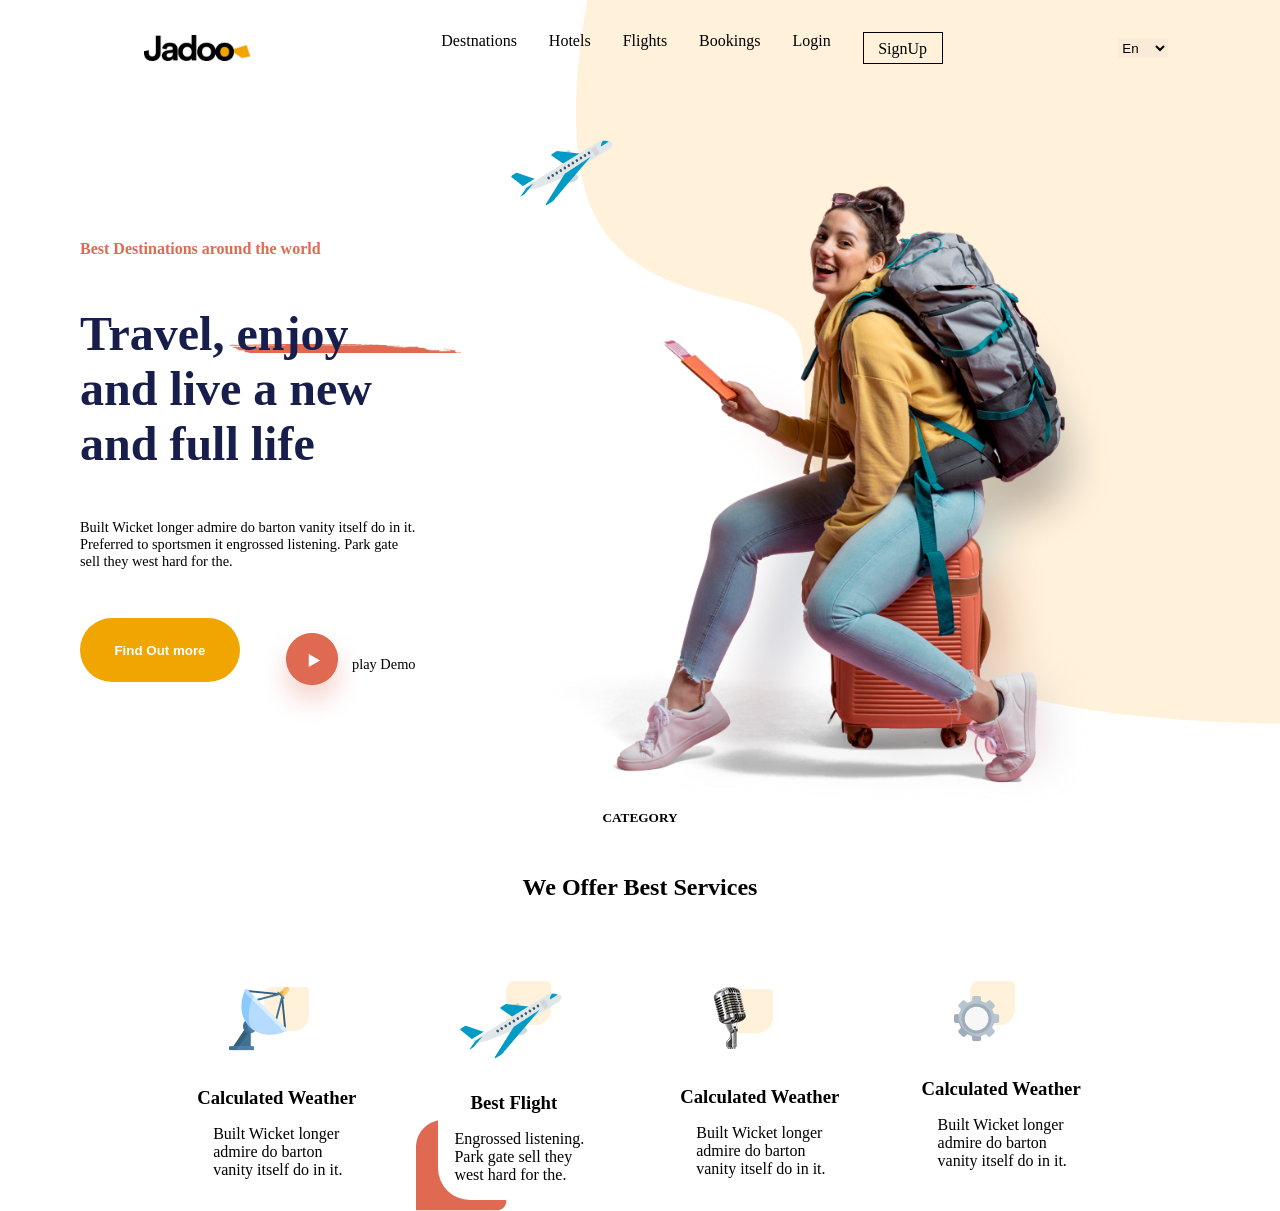
==== index.html @ 47f01349 "Created the header nav bars and category section with flex direction" ====
<!DOCTYPE html>
<html lang="en">
<head>
    <meta charset="UTF-8">
    <meta name="viewport" content="width=device-width, initial-scale=1.0">
    <link rel="stylesheet" href="style.css">
    <title>Document</title>
</head>
<body>
 <header class="">
        <!--navbar-->
        <nav class="nav-container" >
            <!-- logo -->
         <img src="/image/Jadoo.png" alt="jadoo logo" class="logo">
         <img src="/image/Rectangle 24.png" alt="" class="logoColor">
         <!-- navlist -->
         <ul class="zIndex-1">
            <li>Destnations</li>
            <li>Hotels</li>
            <li>Flights</li>
            <li>Bookings</li>
            <li>Login</li>
            <li class="signUp"> SignUp</li>
         </ul>
         <div class="lang zIndex-1">
            <select name="language" id="" class="langSelector">
            <option value="En" selected>En</option>
            <option value="Fa">Fa</option>
         </select>
         </div>
        </nav>
        <div class="headerDecor">
         <img src="/image/Decore.png" alt="" class="decorIMG">
        <img src="/image/plane.png" alt="" class="PlaneIMG">
        </div>


<!-- banner -->
 <section class="bnnerSection">
    <div class="bannerInfo">
        <h6>
            Best Destinations around the world
        </h6>
        <h1>
            Travel, <span class="underline-text zIndex-1"> enjoy </span> <br>
            and live a new <br>
            and full life
        </h1>
        <p>Built Wicket longer admire do barton vanity itself do in it. <br> 
            Preferred to sportsmen it engrossed listening. Park gate <br>
             sell they west hard for the.</p>
        <img src="/image/underline.png" alt="" class="underline">
    
    <div class="bannerdemo">
        <button class="bannerBTN"> Find Out more</button>  
            <img src="/image/Play button.png" alt="" class="demoIMG">
            <p class="demoText">play Demo</p>
            <div class="travelIMG">
                 <img src="/image/Traveller 1.png" alt="" class="travelIMG">
            </div>
       
    </div>
    </div>
 </section>
    </header>
 <!-- main Content -->
  <main>
    <!-- category section -->
    <section class="category  d-flex f-dir-col align-items-center gap3">
        <h5 class="textColor">CATEGORY</h5>
      <h1> We Offer Best Services</h1>
      <div class=" d-flex f-dir-row justify-content-center align-items-center  gap5">
        <!-- card1 -->
        <div class=" pos-rel">
        
            <div class="padding-2">
                <img src="/image/satellite-dish.png" alt="" class=" ">
                <img src="/image/card rect.png" alt="" class="pos-abs right1 top1 zIndex-2 ">
            </div>
            <div class="margin1">
                <h3>Calculated Weather</h3>
                <p class="margin-top1">Built Wicket longer <br>
                 admire do barton <br>
                 vanity itself do in it.</p>
            </div>
            </div>
            <!-- card2 -->
        <div class="card2  pos-rel zIndex-1">
        
            <div class="">
                <img src="/image/plane.png" alt="" class="card-icon">
                <img src="/image/card rect.png" alt="" class="pos-abs right1 top1 zIndex-2 ">
            </div>
            <div class="margin1">
                <h3 class="paddingL1">Best Flight</h3>
                <p class="margin-top1">
                    Engrossed listening. <br>
                    Park gate sell they <br>
                     west hard for the.
                </p>
            </div>
            </div>
            <!-- card3 -->
        <div class="card pos-rel">
        
            <div class="padding-2">
                <img src="/image/microphone.png" alt="" class=" ">
                <img src="/image/card rect.png" alt="" class="pos-abs bottom2 left2 zIndex-2 ">
            </div>
            <div class="margin1">
                <h3>Calculated Weather</h3>
                <p class="margin-top1">Built Wicket longer <br>
                 admire do barton <br>
                 vanity itself do in it.</p>
            </div>
            </div>
            <!-- card4 -->
        <div class="card pos-rel">
        
            <div class="padding-2">
                <img src="/image/spanner.png" alt="" class=" ">
                <img src="/image/card rect.png" alt="" class="pos-abs bottom2 left2 zIndex-2 ">
            </div>
            <div class="margin1">
                <h3>Calculated Weather</h3>
                <p class="margin-top1">Built Wicket longer <br>
                 admire do barton <br>
                 vanity itself do in it.</p>
            </div>
      </div>
    
      </div>
        <img src="/image/under Card.png" alt="" class=" width3 height4 pos-abs top3 left3">
    </section>
  </main>
</body>
</html>
---- style.css ----
*{
    box-sizing: border-box;
   margin: 0;
   padding: 0;
   transition: all 0.1s ease-in;
}
/* Header Style */
header{
   position: relative;
}
.logo{
    position: relative;
    margin: 2rem;
    width:90px;
}
.logoColor{
    width: 2rem;
    position: absolute;
    top: 2.8rem;
    left: 13.7rem;
    z-index: -1;
}
/* Navabr style */
.nav-container{
    display: flex;
    flex-direction: row;
    align-items: center;
    justify-content: space-evenly;
    gap: 2rem;
}
.nav-container ul{
    display: flex;
     margin: 2rem;
     list-style: none;
    gap: 2rem;

}
.signUp{
    border: solid 1px black;
   width: 5rem;
   height: 2rem;
   text-align: center;
   line-height: 2rem;
}
.langSelector{
    border: none;
    width: 50px;
    height: 20px;
    background-color: antiquewhite;
}
.langSelector:hover{
    cursor: pointer;
    background-color: azure;
    transition: all 0.3s ease-in;
}
/* Right side images */
.decorIMG{
    position: absolute;
    right: 0;
    top: 0; 
}
.PlaneIMG{
    position: absolute;
    right: 40rem;

}
.zIndex-1{
    z-index: 100;
}
/* banner style */
.bnnerSection{
    position: relative;
    display: flex;
    margin-top:4rem;
    width: 100%;
}
.bannerInfo{
    display: flex;
    flex-direction: column;
    justify-content: center;
    padding: 5rem;
    gap: 3rem;
   
}
.bannerInfo h6{
    color: #DF6951;
    font-size: 1rem;
}
.bannerInfo h1{
    font-size: 3rem;
    color: #181E4B;
}
.underline{
    width: 18rem;
    position: absolute;
    top: 11.5rem;
   left: 14rem;

}
.underline-text{
    position: relative;
}
.bannerInfo p{
    font-size: 0.9rem;
}
.bannerdemo{
 flex-direction: row;
 display: flex;
 gap: 1rem;

}
.bannerBTN{
    width: 10rem;
    height: 4rem;
    border: none;
    background-color: #F1A501;
    color: white;
    border-radius: 5rem;
   font-weight: bold;
}
.demoIMG{
    position: relative;
}
.demoText{
    position: absolute;
    left: 22rem;
    top: 31rem;
   
}
.travelIMG{
    position: absolute;
    right: 5rem;
    bottom: 0;
    width: 70%;  
}

/* Main Content style */
 .card2{
    background-color: white;
    border-radius: 2rem;
 }


/* classBased style */
.textColer{
    color: #5E6282;
}
.d-flex{
    display: flex;
}
.f-dir-row{
    flex-direction: row;
}
.f-dir-col{
    flex-direction: column;
}
.justify-content-center{
    justify-content: center;
    
}
.justify-content-space{
    justify-content: space-between;
}
.align-items-center{
   align-items: center;
}
.gap1{
    gap: 1rem;
}
.gap2{
    gap: 2rem;
}
.gap3{
    gap: 3rem;
}
.gap4{
    gap: 4rem;
}
.gap5{
    gap: 5rem;
}
.pos-abs{
    position: absolute;
}
.right1{
    right: 3rem;
}
.top1{
    top: 2rem ;
}
.left2{
    left: 3rem;
}
.bottom2{
    bottom: 10rem;
}
.left3{
 left:26rem;
}
.top3{
   top: 70rem;
}
.zIndex-2{
    z-index: -1;
}
.pos-rel{
    position: relative;
}
.padding-2{
    padding: 2rem;
}
.paddingL1{
    padding-left: 2rem;
}

.margin-top1{
    margin: 1rem;
}
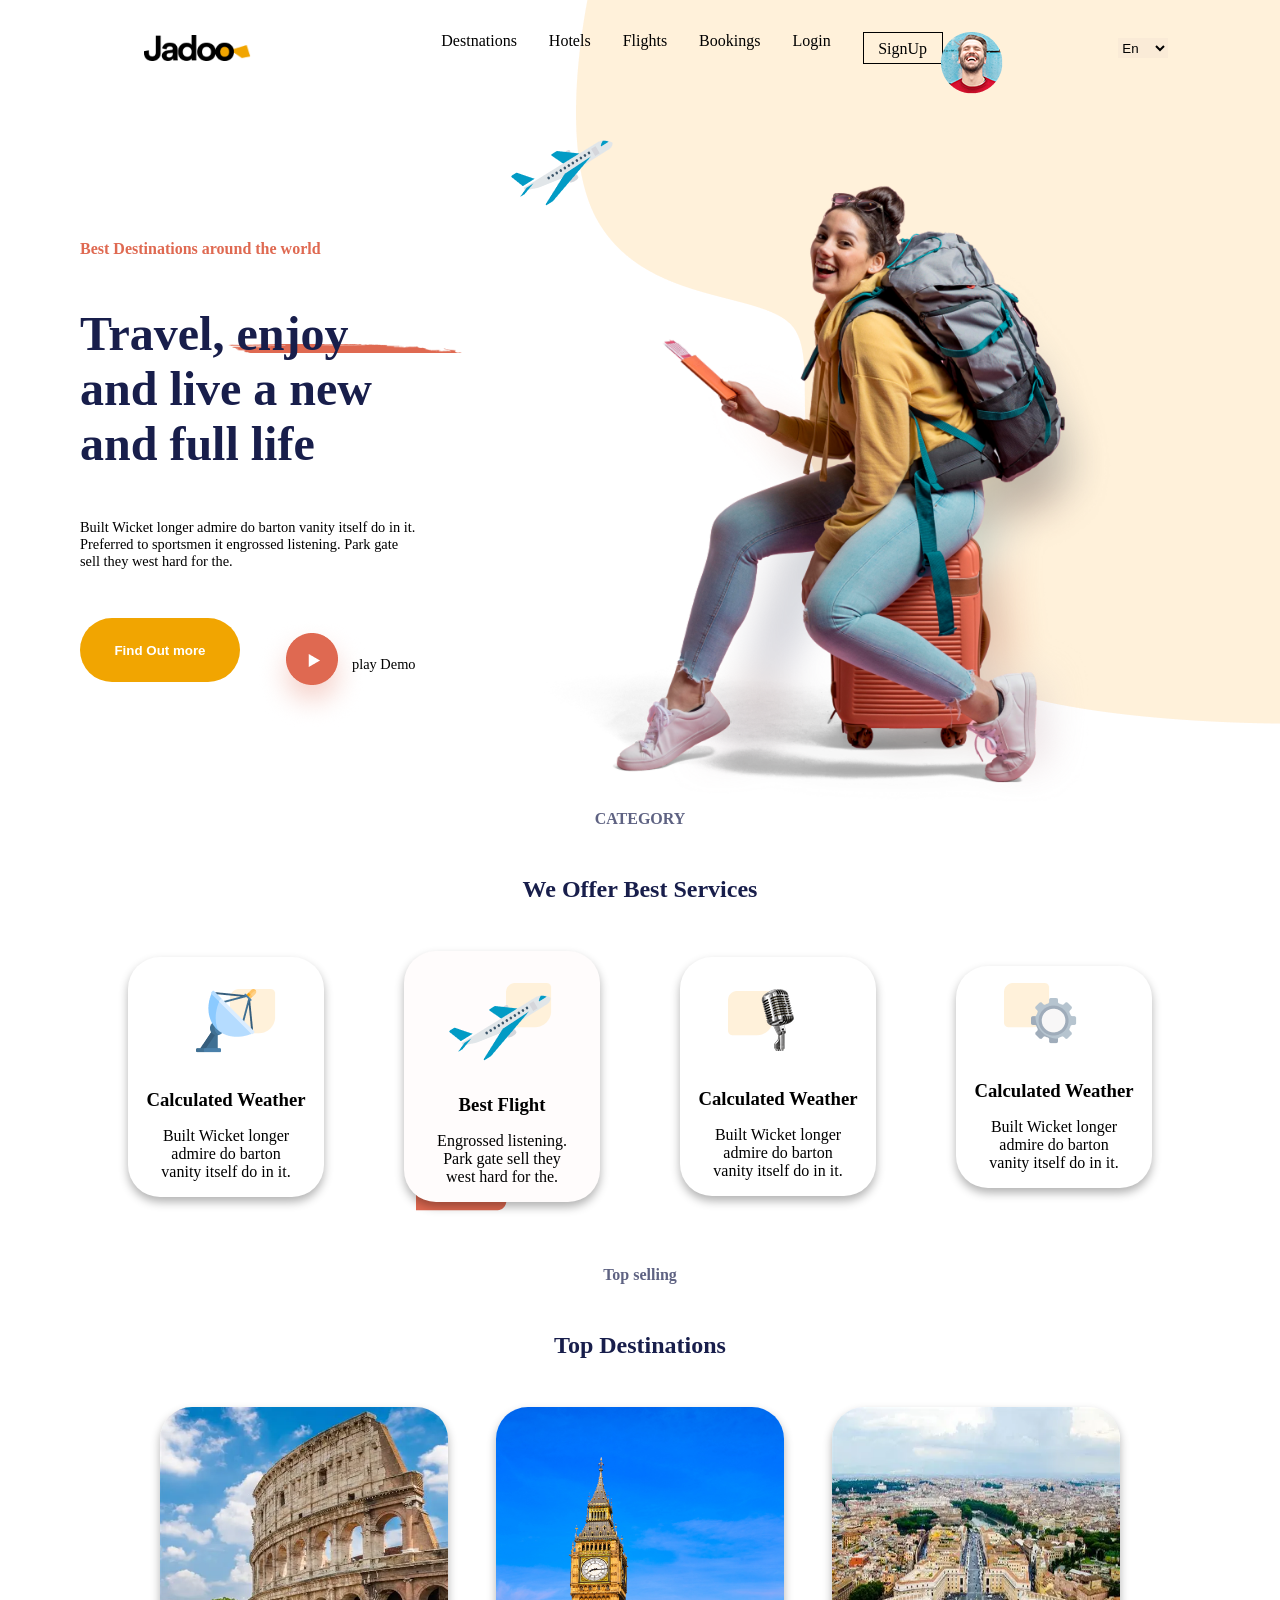
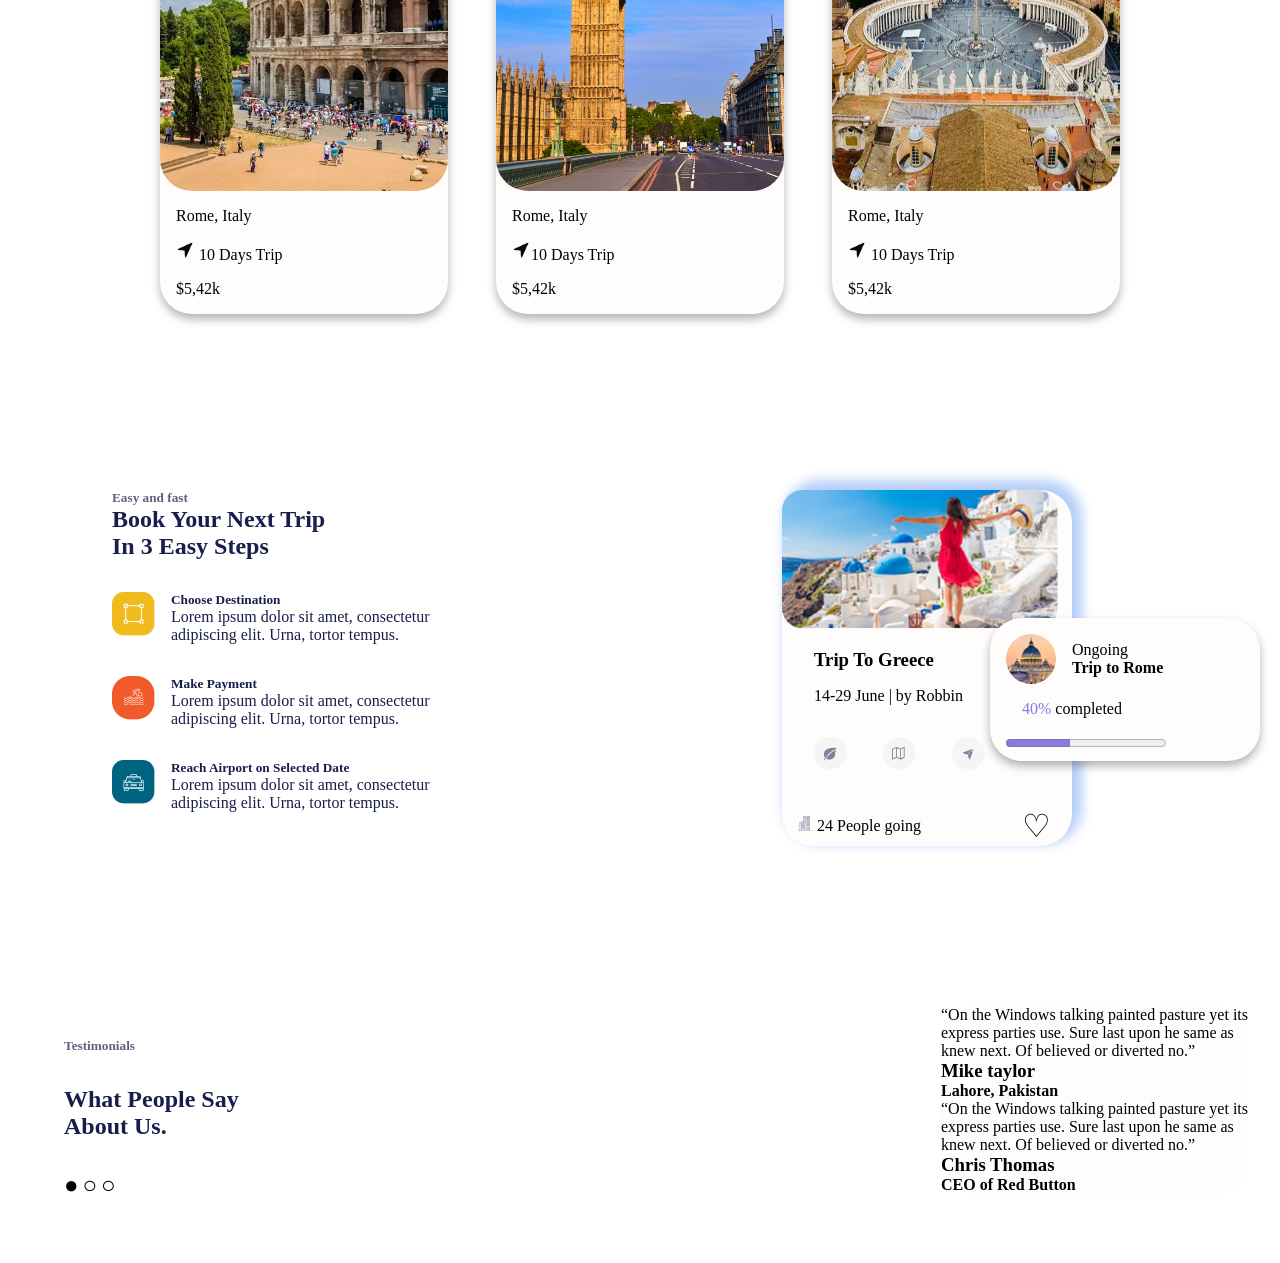
==== commit 4d34defc: "Improve trip card layout and favorite button styling- Added sizing and styling for the favorite hear" ====
--- a/index.html
+++ b/index.html
@@ -1,137 +1,324 @@
 <!DOCTYPE html>
 <html lang="en">
+
 <head>
     <meta charset="UTF-8">
     <meta name="viewport" content="width=device-width, initial-scale=1.0">
     <link rel="stylesheet" href="style.css">
-    <title>Document</title>
+    <title>Jadoo Travel Agency</title>
 </head>
+
 <body>
- <header class="">
+    <header class="">
         <!--navbar-->
-        <nav class="nav-container" >
+        <nav class="nav-container">
             <!-- logo -->
-         <img src="/image/Jadoo.png" alt="jadoo logo" class="logo">
-         <img src="/image/Rectangle 24.png" alt="" class="logoColor">
-         <!-- navlist -->
-         <ul class="zIndex-1">
-            <li>Destnations</li>
-            <li>Hotels</li>
-            <li>Flights</li>
-            <li>Bookings</li>
-            <li>Login</li>
-            <li class="signUp"> SignUp</li>
-         </ul>
-         <div class="lang zIndex-1">
-            <select name="language" id="" class="langSelector">
-            <option value="En" selected>En</option>
-            <option value="Fa">Fa</option>
-         </select>
-         </div>
+            <img src="/image/Jadoo.png" alt="jadoo logo" class="logo">
+            <img src="/image/Rectangle 24.png" alt="" class="logoColor">
+            <!-- navlist -->
+            <ul class="zIndex-1">
+                <li> <a href="">Destnations</a></li>
+                <li> <a href="">Hotels</a></li>
+                <li> <a href="">Flights</a></li>
+                <li> <a href=""> Bookings</a></li>
+                <li> <a href=""> Login</a></li>
+                <li class="signUp"> <a href=""> SignUp</a> </li>
+            </ul>
+            <div class="lang zIndex-1">
+                <select name="language" id="" class="langSelector">
+                    <option value="En" selected>En</option>
+                    <option value="Fa">Fa</option>
+                </select>
+            </div>
         </nav>
         <div class="headerDecor">
-         <img src="/image/Decore.png" alt="" class="decorIMG">
-        <img src="/image/plane.png" alt="" class="PlaneIMG">
+            <img src="/image/Decore.png" alt="" class="decorIMG">
+            <img src="/image/plane.png" alt="" class="PlaneIMG">
         </div>
 
 
-<!-- banner -->
- <section class="bnnerSection">
-    <div class="bannerInfo">
-        <h6>
-            Best Destinations around the world
-        </h6>
-        <h1>
-            Travel, <span class="underline-text zIndex-1"> enjoy </span> <br>
-            and live a new <br>
-            and full life
-        </h1>
-        <p>Built Wicket longer admire do barton vanity itself do in it. <br> 
-            Preferred to sportsmen it engrossed listening. Park gate <br>
-             sell they west hard for the.</p>
-        <img src="/image/underline.png" alt="" class="underline">
+        <!-- banner -->
+        <section class="bnnerSection">
+            <div class="bannerInfo">
+                <h6>
+                    Best Destinations around the world
+                </h6>
+                <h1>
+                    Travel, <span class="underline-text zIndex-1"> enjoy </span> <br>
+                    and live a new <br>
+                    and full life
+                </h1>
+                <p>Built Wicket longer admire do barton vanity itself do in it. <br>
+                    Preferred to sportsmen it engrossed listening. Park gate <br>
+                    sell they west hard for the.</p>
+                <img src="/image/underline.png" alt="" class="underline">
+
+                <div class="bannerdemo">
+                    <button class="bannerBTN"> Find Out more</button>
+                    <img src="/image/Play button.png" alt="" class="demoIMG">
+                    <p class="demoText">play Demo</p>
+                    <div class="travelIMG">
+                        <img src="/image/Traveller 1.png" alt="" class="travelIMG">
+                    </div>
+
+                </div>
+            </div>
+        </section>
+    </header>
+    <!-- main Content -->
+    <main>
+        <!-- category section -->
+        <section class="category  d-flex f-dir-col align-items-center gap3 w-100">
+            <h4 class="text-color2">CATEGORY</h4>
+            <h1 class="text-color1"> We Offer Best Services</h1>
+            <div
+                class=" card-container d-flex f-dir-row justify-content-center align-items-center  gap5 w-80 text-center">
+                <!-- card1 -->
+                <div class=" card1 pos-rel box-shadow-1 border-radius2 w-20 padding1">
+
+                    <div class="padding-2">
+                        <img src="/image/satellite-dish.png" alt="" class=" ">
+                        <img src="/image/card rect.png" alt="" class="pos-abs right1 top1 zIndex-2 ">
+                    </div>
+                    <div class="margin1">
+                        <h3>Calculated Weather</h3>
+                        <p class="margin-top1">Built Wicket longer <br>
+                            admire do barton <br>
+                            vanity itself do in it.</p>
+                    </div>
+                </div>
+                <!-- card2 -->
+                <div class="card2 background-color  pos-rel zIndex-1 box-shadow-1 border-radius2 w-20 padding1">
+
+                    <div class="">
+                        <img src="/image/plane.png" alt="" class="card-icon">
+                        <img src="/image/card rect.png" alt="" class="pos-abs right1 top1 zIndex-2 ">
+                    </div>
+                    <div class="margin1">
+                        <h3 class="">Best Flight</h3>
+                        <p class="margin-top1">
+                            Engrossed listening. <br>
+                            Park gate sell they <br>
+                            west hard for the.
+                        </p>
+                    </div>
+                </div>
+                <!-- card3 -->
+                <div class="card3 pos-rel box-shadow-1 border-radius2 w-20 padding1">
+
+                    <div class="padding-2">
+                        <img src="/image/microphone.png" alt="" class=" ">
+                        <img src="/image/card rect.png" alt="" class="pos-abs bottom2 left2 zIndex-2 ">
+                    </div>
+                    <div class="margin1">
+                        <h3>Calculated Weather</h3>
+                        <p class="margin-top1">Built Wicket longer <br>
+                            admire do barton <br>
+                            vanity itself do in it.</p>
+                    </div>
+                </div>
+                <!-- card4 -->
+                <div class="card4 pos-rel box-shadow-1 border-radius2 w-20 padding1">
+
+                    <div class="padding-2">
+                        <img src="/image/spanner.png" alt="" class=" ">
+                        <img src="/image/card rect.png" alt="" class="pos-abs bottom2 left2 zIndex-2 ">
+                    </div>
+                    <div class="margin1">
+                        <h3>Calculated Weather</h3>
+                        <p class="margin-top1">Built Wicket longer <br>
+                            admire do barton <br>
+                            vanity itself do in it.</p>
+                    </div>
+                </div>
+
+            </div>
+            <img src="/image/under Card.png" alt="" class=" width3 height4 pos-abs top3 left3">
+        </section>
+        <!-- Top selling -->
+        <section
+            class="topSelling padding-2 d-flex f-dir-col align-items-center justify-content-center margin-auto w-80">
+            <h4 class="text-color2 padding-2">Top selling</h4>
+            <h1 class="text-color1 padding-1">Top Destinations</h1>
+            <div class=" card-container d-flex f-dir-row align-items-center justify-content-center margin-2 gap3 w-100">
+                <div class="card1 box-shadow-1 background-color border-radius2  f-1">
+                    <img src="/image/rome.webp" alt=""
+                        class="d-block border-radius2 w-100 aspect-ratio1 object-fit-cover">
+                    <p class=" margin-1"> Rome, Italy </p>
+
+                    <p class="margin-1"> <span> <img src="/image/navigation 1.png" alt=""> 10 Days Trip</span></p>
+                    <p class="margin-1">$5,42k</p>
+                </div>
+                <div class="card2 box-shadow-1 background-color border-radius2  f-1">
+                    <img src="/image/london.jpg" alt=""
+                        class="d-block border-radius2 w-100 aspect-ratio1 object-fit-cover">
+                    <p class=" margin-1"> Rome, Italy </p>
+
+                    <p class="margin-1"> <span> <img src="/image/navigation 1.png" alt=""></span>10 Days Trip </p>
+                    <p class="margin-1">$5,42k</p>
+                </div>
+                <div class="card3 box-shadow-1 background-color border-radius2  f-1">
+                    <img src="/image/Europ.webp" alt=""
+                        class="d-block border-radius2 w-100 aspect-ratio1 object-fit-cover">
+                    <p class=" margin-1"> Rome, Italy </p>
+
+                    <p class="margin-1"> <span> <img src="/image/navigation 1.png" alt=""></span> 10 Days Trip</p>
+                    <p class="margin-1">$5,42k</p>
+                </div>
+            </div>
+        </section>
+        <!-- Easy and fast section -->
+        <section class="trip-section d-flex justify-content-space f-dir-row gap6 margin-0 margin-top1 padding-6">
+
+            <div class="first-part ">
+
+                <div class="heading-area margin-bottom ">
+                    <h5 class="text-color2">Easy and fast</h5>
+
+                    <h1 class="text-color1">
+                        Book Your Next Trip <br>
+                        In 3 Easy Steps
+                    </h1>
+                </div>
+                <div class="steps ">
+
+                    <div class="step d-flex f-dir-row gap1">
+
+                
+                        <div class="icon">
+                            <img src="/image/icon1.png" alt="Choose destination icon" class="">
+                        </div> 
+
+                        <div class="step-content text-color1">
+                            <h5>Choose Destination</h5>
+                            <p>
+                                Lorem ipsum dolor sit amet, consectetur <br>
+                                adipiscing elit. Urna, tortor tempus.
+                            </p>
+                        </div>
+
+                    </div>
+                    <div class="step d-flex f-dir-row gap1">
+
+                        <div class="icon">
+                            <img src="/image/icon2.png" alt="Choose destination icon" class="">
+                        </div>
+
+                        <div class="step-content text-color1">
+                            <h5>Make Payment</h5>
+                            <p>
+                                Lorem ipsum dolor sit amet, consectetur <br>
+                                adipiscing elit. Urna, tortor tempus.
+                            </p>
+                        </div>
+
+                    </div>
+                    <div class="step d-flex f-dir-row gap1" >
+
+                        <div class="icon">
+                            <img src="/image/icon3.png" alt="Choose destination icon" class="">
+                        </div>
+
+                        <div class="step-content text-color1 ">
+                            <h5>Reach Airport on Selected Date</h5>
+                            <p>
+                                Lorem ipsum dolor sit amet, consectetur <br>
+                                adipiscing elit. Urna, tortor tempus.
+                            </p>
+                        </div>
+
+                    </div>
+                   
+                </div>
+            </div>
+            <!-- second box -->
+            <div class="second-part pos-rel padding-right">
+<!-- box1 -->
+                <div class="box1 border-radius2 background-color pos-rel box-shadow-2">
+                    <div class="trip-image">
+                        <img src="/image/box image.png" alt="Trip to Greece" class="w-95">
+                    </div>
+                    <div class="trip-info margin-top1">
+                        <h3 class="margin-top1">Trip To Greece</h3>
+
+                        <p class="margin-top1">
+                            14-29 June | by Robbin
+                        </p>
+                   </div>
+                   <div class="trip-icons margin-1 ">
+
+                        <img src="/image/LEAF.png" alt="Nature" class="padding-1">
+                        <img src="/image/map icon.png" alt="Map" class="padding-1 ">
+                        <img src="/image/send.png" alt="Send" class="padding-1">
+
+                    </div>
+                    <div class="people-going d-flex align-items-center justify-content-space gap1 margin-1 ">
+                        <p class="people-count">
+                            <img src="image/building 1.png" alt="People going">
+                            <span>24 People going</span>
+                        </p>
+                        <button class="favoriteBTN" type="button" aria-label="Add trip to favorites">&#9825;</button>
+                    </div>
+                </div>
+<!-- Box 2 -->
+                <div class="box2 border-radius2 background-color pos-abs  top-left4 box-shadow-1 w-70 h-1 padding-1 ">
+                    <div class="box2-content d-flex f-dir-row align-items-center gap1 ">
+                        <img src="/image/box2.png" alt="Rome trip image" class="boxIMG">
+                        <div class="d-flex f-dir-col ">
+                             <p class="ongoing-label">Ongoing</p>
+                        <h4 class="rome-trip-label">Trip to Rome</h4>
+                        </div>
+                       
+                    </div>
+                   <p class="progressCount margin-0 padding-1">
+                        <span class="purple-color">40%</span> completed
+                   </p>
+                    <progress max="100" value="40" class="progressBar purple-color"></progress>
+                </div>
+
+            
+            </div>
+
+
+        </section>
+<!-- Testemonial -->
+ <section class="Testimonials padding-2 d-flex f-dir-row gap3 justify-content-space  ">
+    <div class="rightSide margin-1">
+        <h5 class=" margin-1 text-color2">Testimonials</h5>
+        <h1 class="padding-1 text-color1">What People Say <br>
+            About Us.</h1>
+            <div class="dots padding-1">
+            <span class="font-size1">&#9679;</span>
+            <span class="font-size1">&cir;</span>
+            <span class="font-size1">&cir;</span>
+            </div>
+            
+    </div>
     
-    <div class="bannerdemo">
-        <button class="bannerBTN"> Find Out more</button>  
-            <img src="/image/Play button.png" alt="" class="demoIMG">
-            <p class="demoText">play Demo</p>
-            <div class="travelIMG">
-                 <img src="/image/Traveller 1.png" alt="" class="travelIMG">
-            </div>
-       
-    </div>
+    <div class="secondBox"> 
+         <img src="/image/comment.png" alt="User Profile" class="pos-abs zIndex-1 top1">
+        <div class="pos-rel background-color border-radius2">
+            <p class="font-size">“On the Windows talking painted pasture yet its <br>
+                 express parties use. Sure last upon he same as <br>
+                 knew next. Of believed or diverted no.”</p>
+                 <h3>
+                    Mike taylor
+                 </h3>
+                 <h4>Lahore, Pakistan</h4>
+                 <div>
+                    <p>“On the Windows talking painted pasture yet its <br>
+                 express parties use. Sure last upon he same as <br>
+                 knew next. Of believed or diverted no.”</p>
+                 <h3>
+                    Chris Thomas
+                 </h3>
+                 <h4>CEO of Red Button</h4>
+                 </div>
+        </div>
     </div>
  </section>
-    </header>
- <!-- main Content -->
-  <main>
-    <!-- category section -->
-    <section class="category  d-flex f-dir-col align-items-center gap3">
-        <h5 class="textColor">CATEGORY</h5>
-      <h1> We Offer Best Services</h1>
-      <div class=" d-flex f-dir-row justify-content-center align-items-center  gap5">
-        <!-- card1 -->
-        <div class=" pos-rel">
-        
-            <div class="padding-2">
-                <img src="/image/satellite-dish.png" alt="" class=" ">
-                <img src="/image/card rect.png" alt="" class="pos-abs right1 top1 zIndex-2 ">
-            </div>
-            <div class="margin1">
-                <h3>Calculated Weather</h3>
-                <p class="margin-top1">Built Wicket longer <br>
-                 admire do barton <br>
-                 vanity itself do in it.</p>
-            </div>
-            </div>
-            <!-- card2 -->
-        <div class="card2  pos-rel zIndex-1">
-        
-            <div class="">
-                <img src="/image/plane.png" alt="" class="card-icon">
-                <img src="/image/card rect.png" alt="" class="pos-abs right1 top1 zIndex-2 ">
-            </div>
-            <div class="margin1">
-                <h3 class="paddingL1">Best Flight</h3>
-                <p class="margin-top1">
-                    Engrossed listening. <br>
-                    Park gate sell they <br>
-                     west hard for the.
-                </p>
-            </div>
-            </div>
-            <!-- card3 -->
-        <div class="card pos-rel">
-        
-            <div class="padding-2">
-                <img src="/image/microphone.png" alt="" class=" ">
-                <img src="/image/card rect.png" alt="" class="pos-abs bottom2 left2 zIndex-2 ">
-            </div>
-            <div class="margin1">
-                <h3>Calculated Weather</h3>
-                <p class="margin-top1">Built Wicket longer <br>
-                 admire do barton <br>
-                 vanity itself do in it.</p>
-            </div>
-            </div>
-            <!-- card4 -->
-        <div class="card pos-rel">
-        
-            <div class="padding-2">
-                <img src="/image/spanner.png" alt="" class=" ">
-                <img src="/image/card rect.png" alt="" class="pos-abs bottom2 left2 zIndex-2 ">
-            </div>
-            <div class="margin1">
-                <h3>Calculated Weather</h3>
-                <p class="margin-top1">Built Wicket longer <br>
-                 admire do barton <br>
-                 vanity itself do in it.</p>
-            </div>
-      </div>
-    
-      </div>
-        <img src="/image/under Card.png" alt="" class=" width3 height4 pos-abs top3 left3">
-    </section>
-  </main>
+
+    </main>
 </body>
+
 </html>
--- a/style.css
+++ b/style.css
@@ -28,11 +28,15 @@
     justify-content: space-evenly;
     gap: 2rem;
 }
+.nav-container a{
+   text-decoration: none;
+   color: black;
+}
 .nav-container ul{
     display: flex;
      margin: 2rem;
      list-style: none;
-    gap: 2rem;
+     gap: 2rem;
 
 }
 .signUp{
@@ -53,6 +57,7 @@
     background-color: azure;
     transition: all 0.3s ease-in;
 }
+
 /* Right side images */
 .decorIMG{
     position: absolute;
@@ -135,18 +140,62 @@
 }
 
 /* Main Content style */
- .card2{
-    background-color: white;
+.favoriteBTN{
+    width: 2.5rem;
+    height: 2.5rem;
+    display: inline-flex;
+    align-items: center;
+    justify-content: center;
+    padding: 0;
+    font-size: 2rem;
+    background: none;
+    border: none;
+
+ }
+.favoriteBTN:hover{
+    color: red;
+}
+.boxIMG{
+    width: 50px;
+    height: 50px;
+    border-radius: 5rem;
+    display: inline-block;
+}
+
+/* classBased style */
+.background-color{
+    background-color: rgb(255, 252, 252);
+}
+.text-color1{
+    color: #181E4B;
+}
+.text-color2{
+    color: #5E6282;
+}
+.purple-color{
+    accent-color: #8A79DF;
+    color: #8A79DF;
+}
+.font-size1{
+    font-size: 1.5rem;
+}
+.font-size2{
+    font-size: 1rem;
+}
+.text-center{
+    text-align: center;
+}
+.d-inline-block{
+    display: inline;
+}
+.border-radius2{
     border-radius: 2rem;
- }
-
-
-/* classBased style */
-.textColer{
-    color: #5E6282;
 }
 .d-flex{
     display: flex;
+}
+.f-1{
+    flex: 1;
 }
 .f-dir-row{
     flex-direction: row;
@@ -161,9 +210,18 @@
 .justify-content-space{
     justify-content: space-between;
 }
+.justify-content-evenly{
+    justify-content: space-evenly;
+}
 .align-items-center{
    align-items: center;
 }
+.aspect-ratio1{
+    aspect-ratio: 3/4;
+}
+.boject-fit-cover{
+    object-fit: cover;
+}
 .gap1{
     gap: 1rem;
 }
@@ -179,6 +237,31 @@
 .gap5{
     gap: 5rem;
 }
+.gap6{
+    gap: 6rem;
+}
+.w-100{
+    width: 100%;
+}
+.w-80{
+    width: 80%;
+}
+.w-95{
+    width: 95%;
+}
+.w-33{
+    width: 33%;
+}
+.w-20{
+    width: 20%;
+}
+.w-70{
+    width: 70%;
+}
+.h-1{
+    height: 8.95rem;
+}
+
 .pos-abs{
     position: absolute;
 }
@@ -200,15 +283,53 @@
 .top3{
    top: 70rem;
 }
+.top-left4{
+    top: 8rem;
+    left: 13rem;
+}
 .zIndex-2{
     z-index: -1;
 }
 .pos-rel{
     position: relative;
 }
+.d-block{
+    display: block;
+}
+.margin-0{
+    margin: 0;
+}
+.padding-1{
+    padding: 1rem;
+}
 .padding-2{
     padding: 2rem;
 }
+.padding-6{
+    padding: 6rem;
+}
+.padding-right{
+    padding-right: 6rem;
+}
+.margin-auto{
+    margin-left: auto;
+    margin-right: auto;
+}
+.padding-0{
+    padding: 0;
+}
+.margin-1{
+    margin: 1rem;
+}
+.margin-bottom{
+    margin-bottom:2rem ;
+}
+.margin-2{
+    margin: 2rem;
+}
+.step{
+    margin-bottom: 2rem;
+}
 .paddingL1{
     padding-left: 2rem;
 }
@@ -217,6 +338,9 @@
     margin: 1rem;
 }
 
-
-
-
+.box-shadow-1{
+    box-shadow: 0 5px 10px rgba(0, 0, 0, 0.3);
+}
+.box-shadow-2{
+    box-shadow: 6px -6px 12px 4px rgba(11, 93, 235, 0.3);
+}
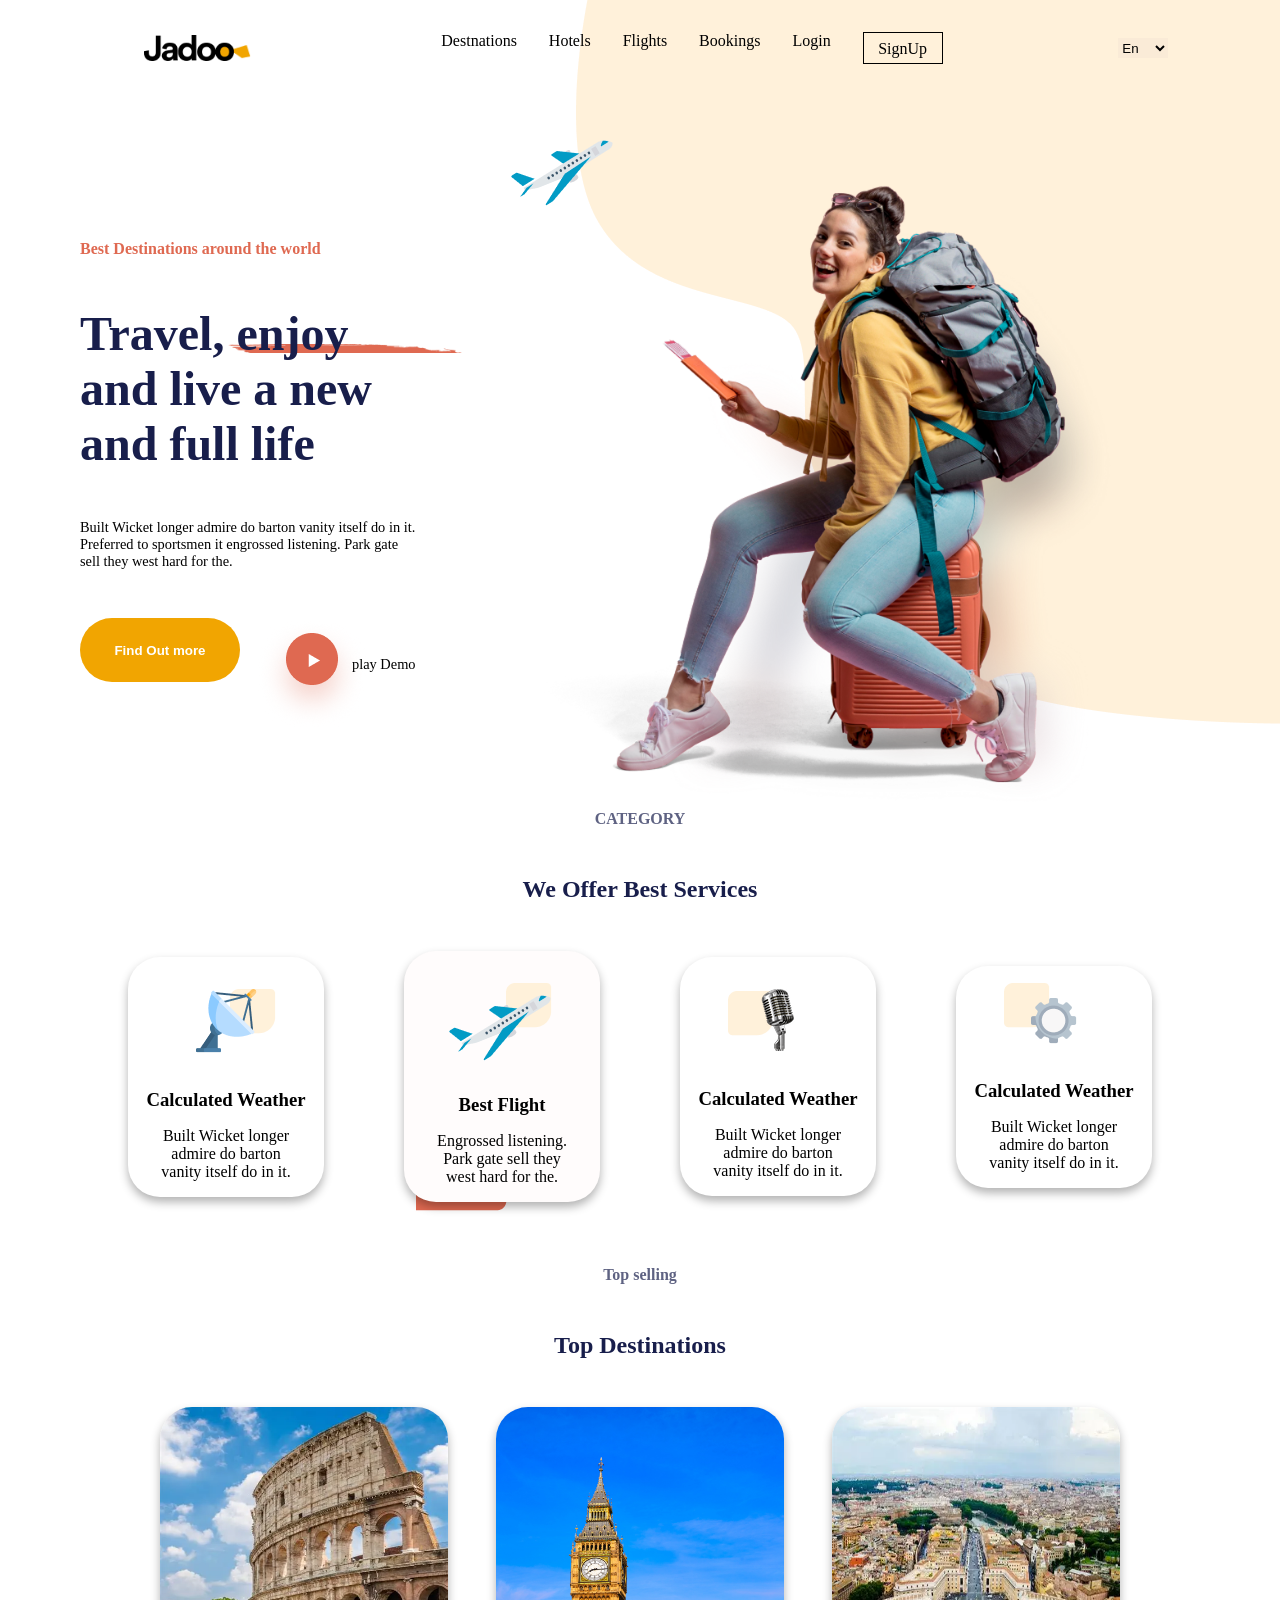
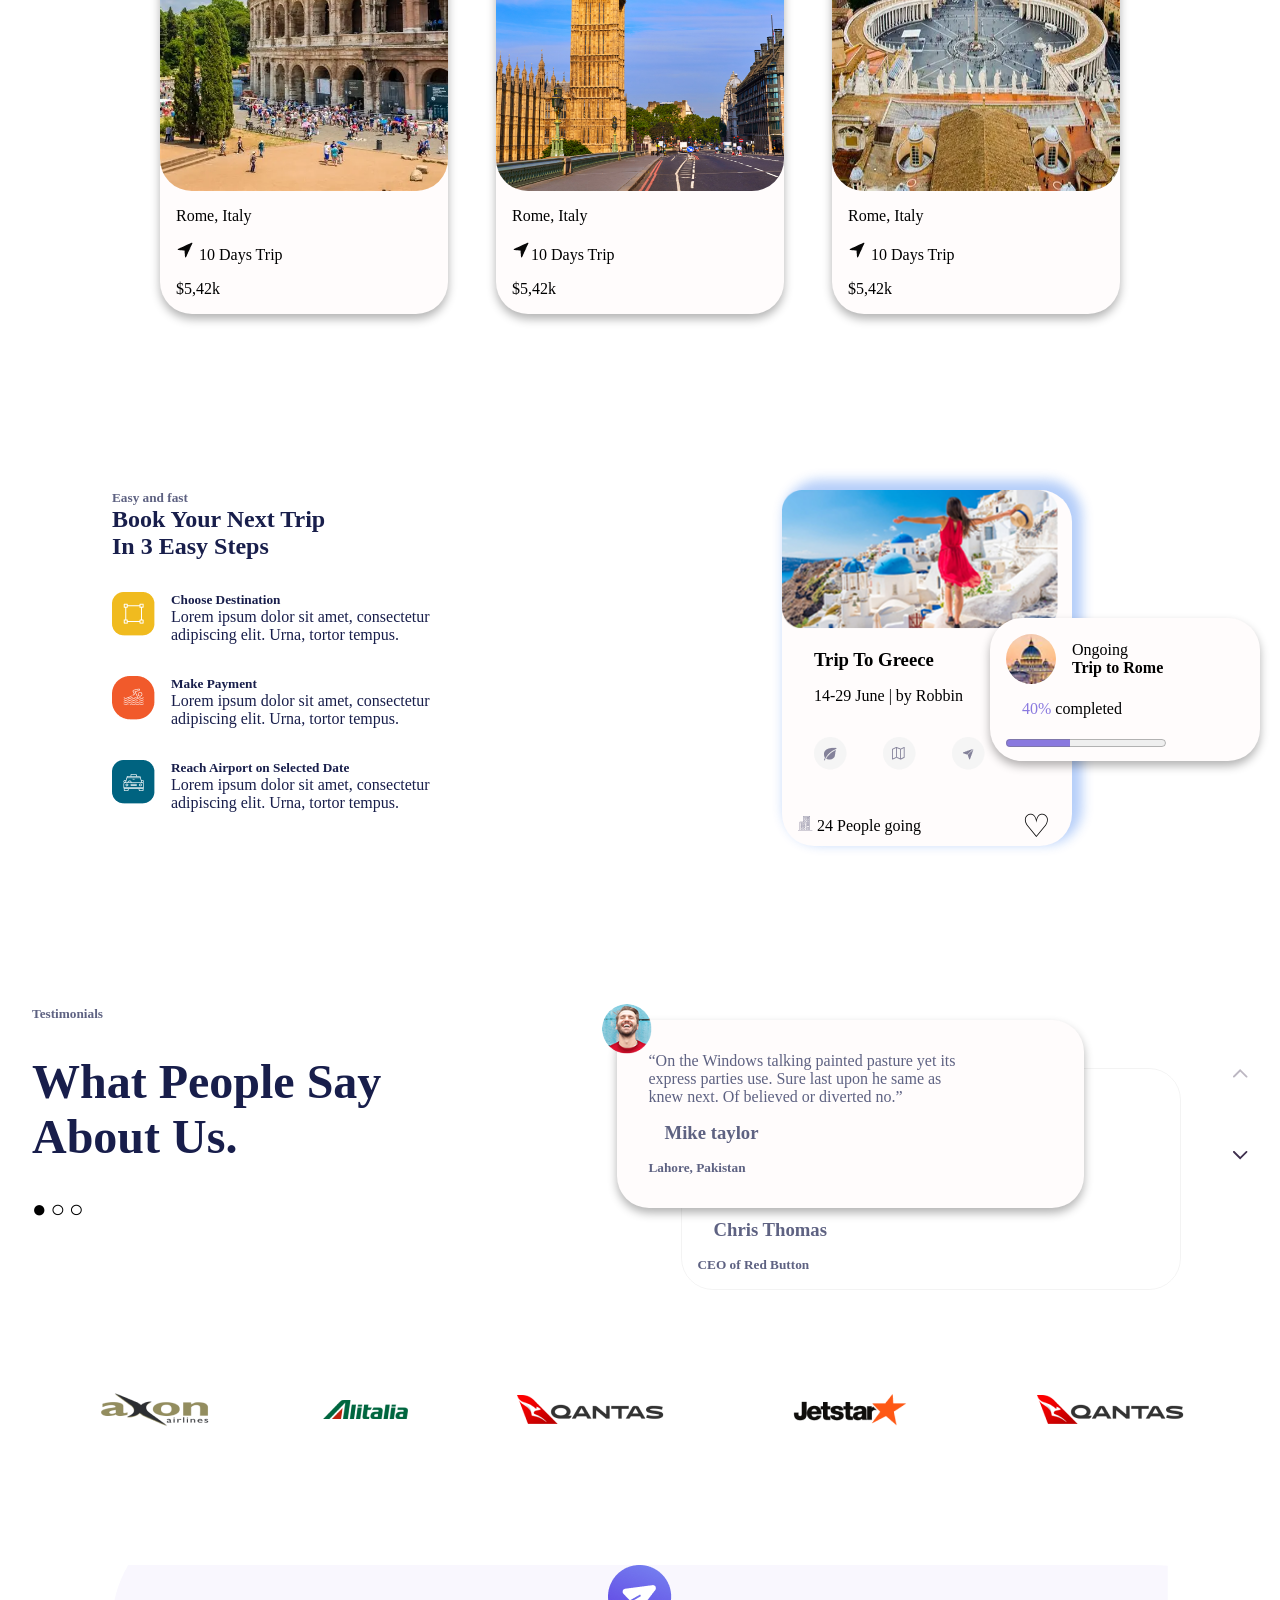
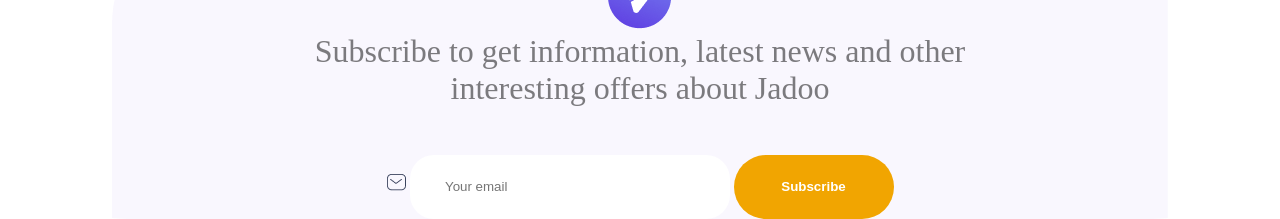
==== commit bc58142d: "feat: Add testimonial, logo, and subscription sections with complete styling  - Created Testimonial " ====
--- a/index.html
+++ b/index.html
@@ -263,7 +263,7 @@
 <!-- Box 2 -->
                 <div class="box2 border-radius2 background-color pos-abs  top-left4 box-shadow-1 w-70 h-1 padding-1 ">
                     <div class="box2-content d-flex f-dir-row align-items-center gap1 ">
-                        <img src="/image/box2.png" alt="Rome trip image" class="boxIMG">
+                        <img src="/image/box2.png" alt="Rome trip image" class="d-inline-block w-h-round">
                         <div class="d-flex f-dir-col ">
                              <p class="ongoing-label">Ongoing</p>
                         <h4 class="rome-trip-label">Trip to Rome</h4>
@@ -282,11 +282,11 @@
 
         </section>
 <!-- Testemonial -->
- <section class="Testimonials padding-2 d-flex f-dir-row gap3 justify-content-space  ">
-    <div class="rightSide margin-1">
+ <section class="Testimonials padding-1 d-flex f-dir-row gap3 justify-content-space align-items-center  ">
+    <div class="rightSide f-1">
         <h5 class=" margin-1 text-color2">Testimonials</h5>
-        <h1 class="padding-1 text-color1">What People Say <br>
-            About Us.</h1>
+        <p class="padding-1 text-color1 font-size4">What People Say <br>
+            About Us.</p>
             <div class="dots padding-1">
             <span class="font-size1">&#9679;</span>
             <span class="font-size1">&cir;</span>
@@ -295,26 +295,53 @@
             
     </div>
     
-    <div class="secondBox"> 
-         <img src="/image/comment.png" alt="User Profile" class="pos-abs zIndex-1 top1">
-        <div class="pos-rel background-color border-radius2">
-            <p class="font-size">“On the Windows talking painted pasture yet its <br>
+    <div class="secondBox f-1 pos-rel zIndex-1 ">
+        <div class="testemonialCard w-fit pos-rel background-color border-radius2 box-shadow-1 padding-2 zIndex-1">
+            <img src="/image/comment.png" alt="User Profile" class="w-h-round pos-abs top-right5 zIndex-1">
+            <p class="text-color2 padding-right">“On the Windows talking painted pasture yet its <br>
                  express parties use. Sure last upon he same as <br>
                  knew next. Of believed or diverted no.”</p>
-                 <h3>
+                 <h3 class="margin-1 text-color2">
                     Mike taylor
-                 </h3>
-                 <h4>Lahore, Pakistan</h4>
-                 <div>
-                    <p>“On the Windows talking painted pasture yet its <br>
+                 </h3 >
+                 <h5 class="testimonial-location text-color2">Lahore, Pakistan</h5>
+        </div>
+            <div class="underBox pos-abs border top-bottom6 margin-0 border-radius2 padding-1 ">
+                 <p class="text-color2 padding-2">“On the Windows talking painted pasture yet its <br>
                  express parties use. Sure last upon he same as <br>
                  knew next. Of believed or diverted no.”</p>
-                 <h3>
-                    Chris Thomas
-                 </h3>
-                 <h4>CEO of Red Button</h4>
+                 <h3 class="margin-1 text-color2">
+                  Chris Thomas
+                 </h3 >
+                  <h5 class="testimonial-location text-color2">CEO of Red Button</span>
                  </div>
-        </div>
+    </div>
+    <div class="arrow d-flex f-dir-col gap4 margin-0 padding-1">
+        <span><img src="/image/Vector 2.png" alt=""></span>
+        <span><img src="/image/Vector 3.png" alt=""></span>
+    </div>
+ </section>
+<!--Logo Section -->
+<section>
+   <div class="d-flex f-dir-row align-items-center justify-content-space padding-6 ">
+     <img src="/image/logo1.png" alt="">
+    <img src="/image/logo2.png" alt="">
+    <img src="/image/logo3.png" alt="">
+    <img src="/image/logo4.png" alt="">
+    <img src="/image/logo5.png" alt="">
+   </div>
+</section>
+<!-- Subscribe -->
+ <section class="subscribtion">
+    <img src="/image/send Icon.png" alt="">
+    <div>
+        <p class="">Subscribe to get information, latest news and other <br>
+interesting offers about Jadoo</p>
+    </div>
+    <div>
+        <span class="p-abs left7"><img src="/image/email.png" alt="" class=""></span>
+        <input type="text" name="" id="" placeholder=" Your email" class="pos-rel">
+        <button type="button" class="bannerBTN"> Subscribe</button>
     </div>
  </section>
 
--- a/style.css
+++ b/style.css
@@ -159,15 +159,35 @@
     width: 50px;
     height: 50px;
     border-radius: 5rem;
-    display: inline-block;
+    
+}
+.subscribtion{
+    background: url(/image/back.png) center no-repeat;
+    text-align: center;
+    border-radius: 10rem;
+}
+.subscribtion p{
+    font-size: 2rem;
+    opacity: 0.5;
+}
+.subscribtion input{
+    width: 20rem;
+    height: 3rem;
+    border: none;
+    border-radius: 1.5rem;
+    padding: 2rem;
+    margin-top: 3rem;
+   
 }
 
 /* classBased style */
 .background-color{
     background-color: rgb(255, 252, 252);
 }
+
 .text-color1{
     color: #181E4B;
+    
 }
 .text-color2{
     color: #5E6282;
@@ -180,11 +200,19 @@
     font-size: 1.5rem;
 }
 .font-size2{
-    font-size: 1rem;
+    font-size: 1rem
+}
+.font-size3{
+    font-size:12px;
+}
+.font-size4{
+    font-size: 3rem;
+    font-weight: bold;
 }
 .text-center{
     text-align: center;
 }
+
 .d-inline-block{
     display: inline;
 }
@@ -243,6 +271,11 @@
 .w-100{
     width: 100%;
 }
+.w-h-round{
+    width: 50px;
+    height: 50px;
+    border-radius: 5rem;
+}
 .w-80{
     width: 80%;
 }
@@ -257,6 +290,10 @@
 }
 .w-70{
     width: 70%;
+}
+.w-fit{
+    width: fit-content;
+    max-width: 100%;
 }
 .h-1{
     height: 8.95rem;
@@ -287,8 +324,24 @@
     top: 8rem;
     left: 13rem;
 }
+.top-right5{
+    top:-1rem;
+    right: 27rem;  
+}
+.top-bottom6{
+    top: 3rem;
+    left: 4rem;
+    z-index: 1;
+    width: 500px;
+}
+.left7{
+    right: 5rem;
+}
 .zIndex-2{
     z-index: -1;
+}
+.z-index-3{
+    z-index: -100;
 }
 .pos-rel{
     position: relative;
@@ -344,3 +397,7 @@
 .box-shadow-2{
     box-shadow: 6px -6px 12px 4px rgba(11, 93, 235, 0.3);
 }
+
+.border{
+    border: 1px solid rgba(0, 0, 0, 0.048);
+}
